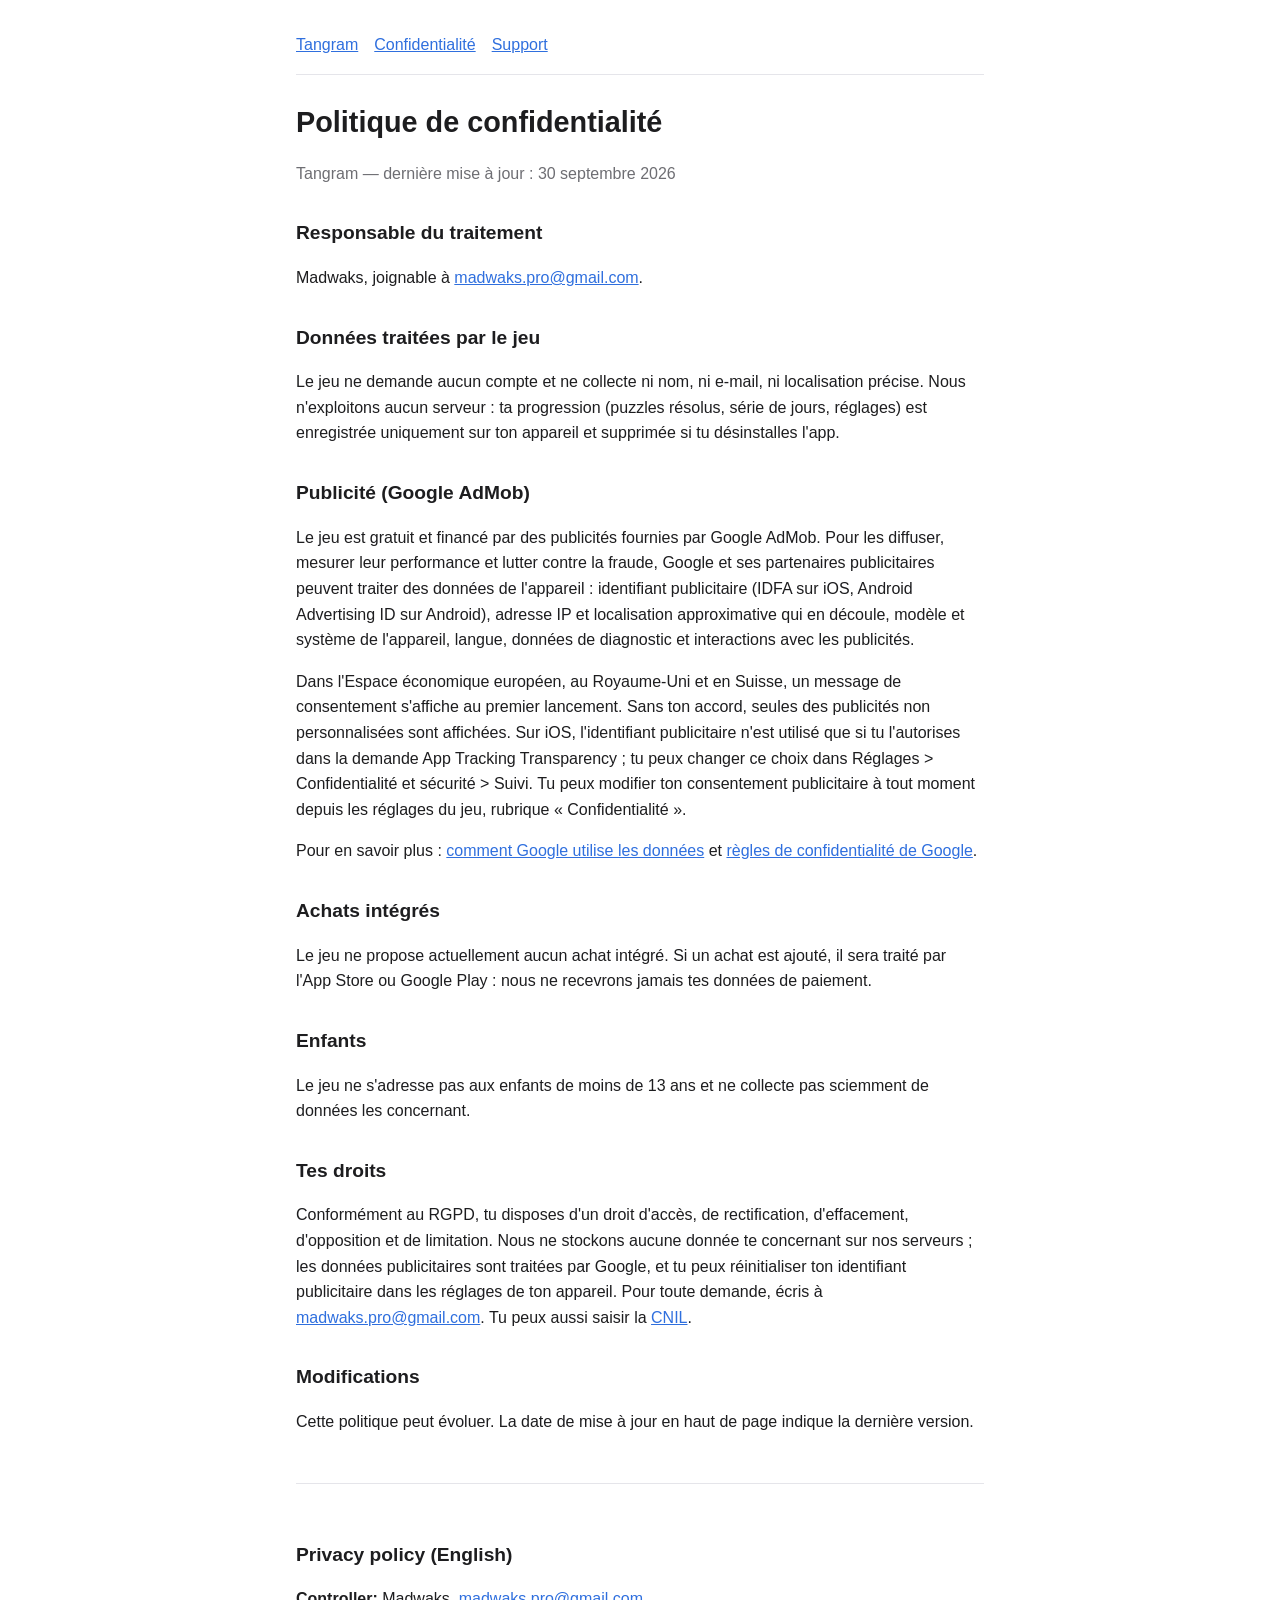
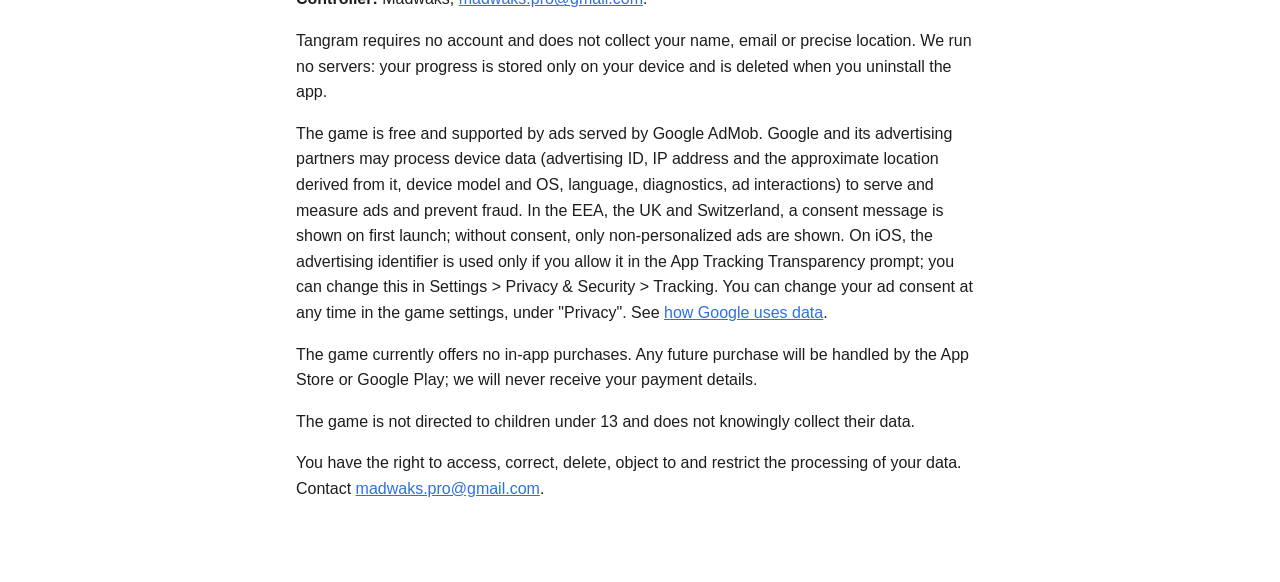
==== tangram/privacy.html @ 360d21fb "Add Madwaks site with Tangram privacy, support and app-ads.txt Co-Authored-By: Claude Opus 5.5 <nore" ====
<!doctype html>
<html lang="fr">
<head>
  <meta charset="utf-8">
  <meta name="viewport" content="width=device-width, initial-scale=1">
  <title>Tangram — Politique de confidentialité</title>
  <link rel="stylesheet" href="../style.css">
</head>
<body>
  <main>
    <nav>
      <a href="./">Tangram</a>
      <a href="privacy.html">Confidentialité</a>
      <a href="support.html">Support</a>
    </nav>

    <h1>Politique de confidentialité</h1>
    <p class="muted">Tangram — dernière mise à jour : 30 septembre 2026</p>

    <h2>Responsable du traitement</h2>
    <p>
      Madwaks, joignable à <a href="mailto:madwaks.pro@gmail.com">madwaks.pro@gmail.com</a>.
    </p>

    <h2>Données traitées par le jeu</h2>
    <p>
      Le jeu ne demande aucun compte et ne collecte ni nom, ni e-mail, ni
      localisation précise. Nous n'exploitons aucun serveur : ta progression
      (puzzles résolus, série de jours, réglages) est enregistrée uniquement
      sur ton appareil et supprimée si tu désinstalles l'app.
    </p>

    <h2>Publicité (Google AdMob)</h2>
    <p>
      Le jeu est gratuit et financé par des publicités fournies par Google
      AdMob. Pour les diffuser, mesurer leur performance et lutter contre la
      fraude, Google et ses partenaires publicitaires peuvent traiter des
      données de l'appareil : identifiant publicitaire (IDFA sur iOS,
      Android Advertising ID sur Android), adresse IP et localisation
      approximative qui en découle, modèle et système de l'appareil, langue,
      données de diagnostic et interactions avec les publicités.
    </p>
    <p>
      Dans l'Espace économique européen, au Royaume-Uni et en Suisse, un
      message de consentement s'affiche au premier lancement. Sans ton accord,
      seules des publicités non personnalisées sont affichées. Sur iOS,
      l'identifiant publicitaire n'est utilisé que si tu l'autorises dans la
      demande App Tracking Transparency ; tu peux changer ce choix dans
      Réglages &gt; Confidentialité et sécurité &gt; Suivi. Tu peux modifier
      ton consentement publicitaire à tout moment depuis les réglages du jeu,
      rubrique « Confidentialité ».
    </p>
    <p>
      Pour en savoir plus :
      <a href="https://policies.google.com/technologies/partner-sites">comment Google utilise les données</a>
      et <a href="https://policies.google.com/privacy">règles de confidentialité de Google</a>.
    </p>

    <h2>Achats intégrés</h2>
    <p>
      Le jeu ne propose actuellement aucun achat intégré. Si un achat est
      ajouté, il sera traité par l'App Store ou Google Play : nous ne
      recevrons jamais tes données de paiement.
    </p>

    <h2>Enfants</h2>
    <p>
      Le jeu ne s'adresse pas aux enfants de moins de 13 ans et ne collecte pas
      sciemment de données les concernant.
    </p>

    <h2>Tes droits</h2>
    <p>
      Conformément au RGPD, tu disposes d'un droit d'accès, de rectification,
      d'effacement, d'opposition et de limitation. Nous ne stockons aucune
      donnée te concernant sur nos serveurs ; les données publicitaires sont
      traitées par Google, et tu peux réinitialiser ton identifiant
      publicitaire dans les réglages de ton appareil. Pour toute demande,
      écris à <a href="mailto:madwaks.pro@gmail.com">madwaks.pro@gmail.com</a>. Tu peux aussi
      saisir la <a href="https://www.cnil.fr">CNIL</a>.
    </p>

    <h2>Modifications</h2>
    <p>
      Cette politique peut évoluer. La date de mise à jour en haut de page
      indique la dernière version.
    </p>

    <section class="lang" lang="en">
      <h2>Privacy policy (English)</h2>
      <p>
        <strong>Controller:</strong> Madwaks,
        <a href="mailto:madwaks.pro@gmail.com">madwaks.pro@gmail.com</a>.
      </p>
      <p>
        Tangram requires no account and does not collect your name, email or
        precise location. We run no servers: your progress is stored only on
        your device and is deleted when you uninstall the app.
      </p>
      <p>
        The game is free and supported by ads served by Google AdMob. Google
        and its advertising partners may process device data (advertising ID,
        IP address and the approximate location derived from it, device model
        and OS, language, diagnostics, ad interactions) to serve and measure
        ads and prevent fraud. In the EEA, the UK and Switzerland, a consent
        message is shown on first launch; without consent, only
        non-personalized ads are shown. On iOS, the advertising identifier is
        used only if you allow it in the App Tracking Transparency prompt; you
        can change this in Settings &gt; Privacy &amp; Security &gt; Tracking.
        You can change your ad consent at any time in the game settings, under
        "Privacy". See
        <a href="https://policies.google.com/technologies/partner-sites">how Google uses data</a>.
      </p>
      <p>
        The game currently offers no in-app purchases. Any future purchase
        will be handled by the App Store or Google Play; we will never receive
        your payment details.
      </p>
      <p>
        The game is not directed to children under 13 and does not knowingly
        collect their data.
      </p>
      <p>
        You have the right to access, correct, delete, object to and restrict
        the processing of your data. Contact
        <a href="mailto:madwaks.pro@gmail.com">madwaks.pro@gmail.com</a>.
      </p>
    </section>
  </main>
</body>
</html>
---- style.css ----
:root {
  --bg: #ffffff;
  --fg: #1d1d1f;
  --muted: #6e6e73;
  --accent: #2f6fde;
  --border: #e5e5ea;
}

@media (prefers-color-scheme: dark) {
  :root {
    --bg: #111113;
    --fg: #f2f2f7;
    --muted: #a1a1a6;
    --accent: #6ea0ff;
    --border: #2c2c30;
  }
}

* { box-sizing: border-box; }

body {
  margin: 0;
  background: var(--bg);
  color: var(--fg);
  font: 16px/1.6 -apple-system, BlinkMacSystemFont, "Segoe UI", Roboto, sans-serif;
}

main {
  max-width: 720px;
  margin: 0 auto;
  padding: 32px 16px 64px;
}

h1 { font-size: 1.8rem; margin-bottom: 0.25rem; }
h2 { font-size: 1.2rem; margin-top: 2rem; }
a { color: var(--accent); }
.muted { color: var(--muted); }

nav {
  display: flex;
  gap: 16px;
  padding-bottom: 16px;
  border-bottom: 1px solid var(--border);
  margin-bottom: 24px;
}

.lang { margin-top: 3rem; padding-top: 1.5rem; border-top: 1px solid var(--border); }
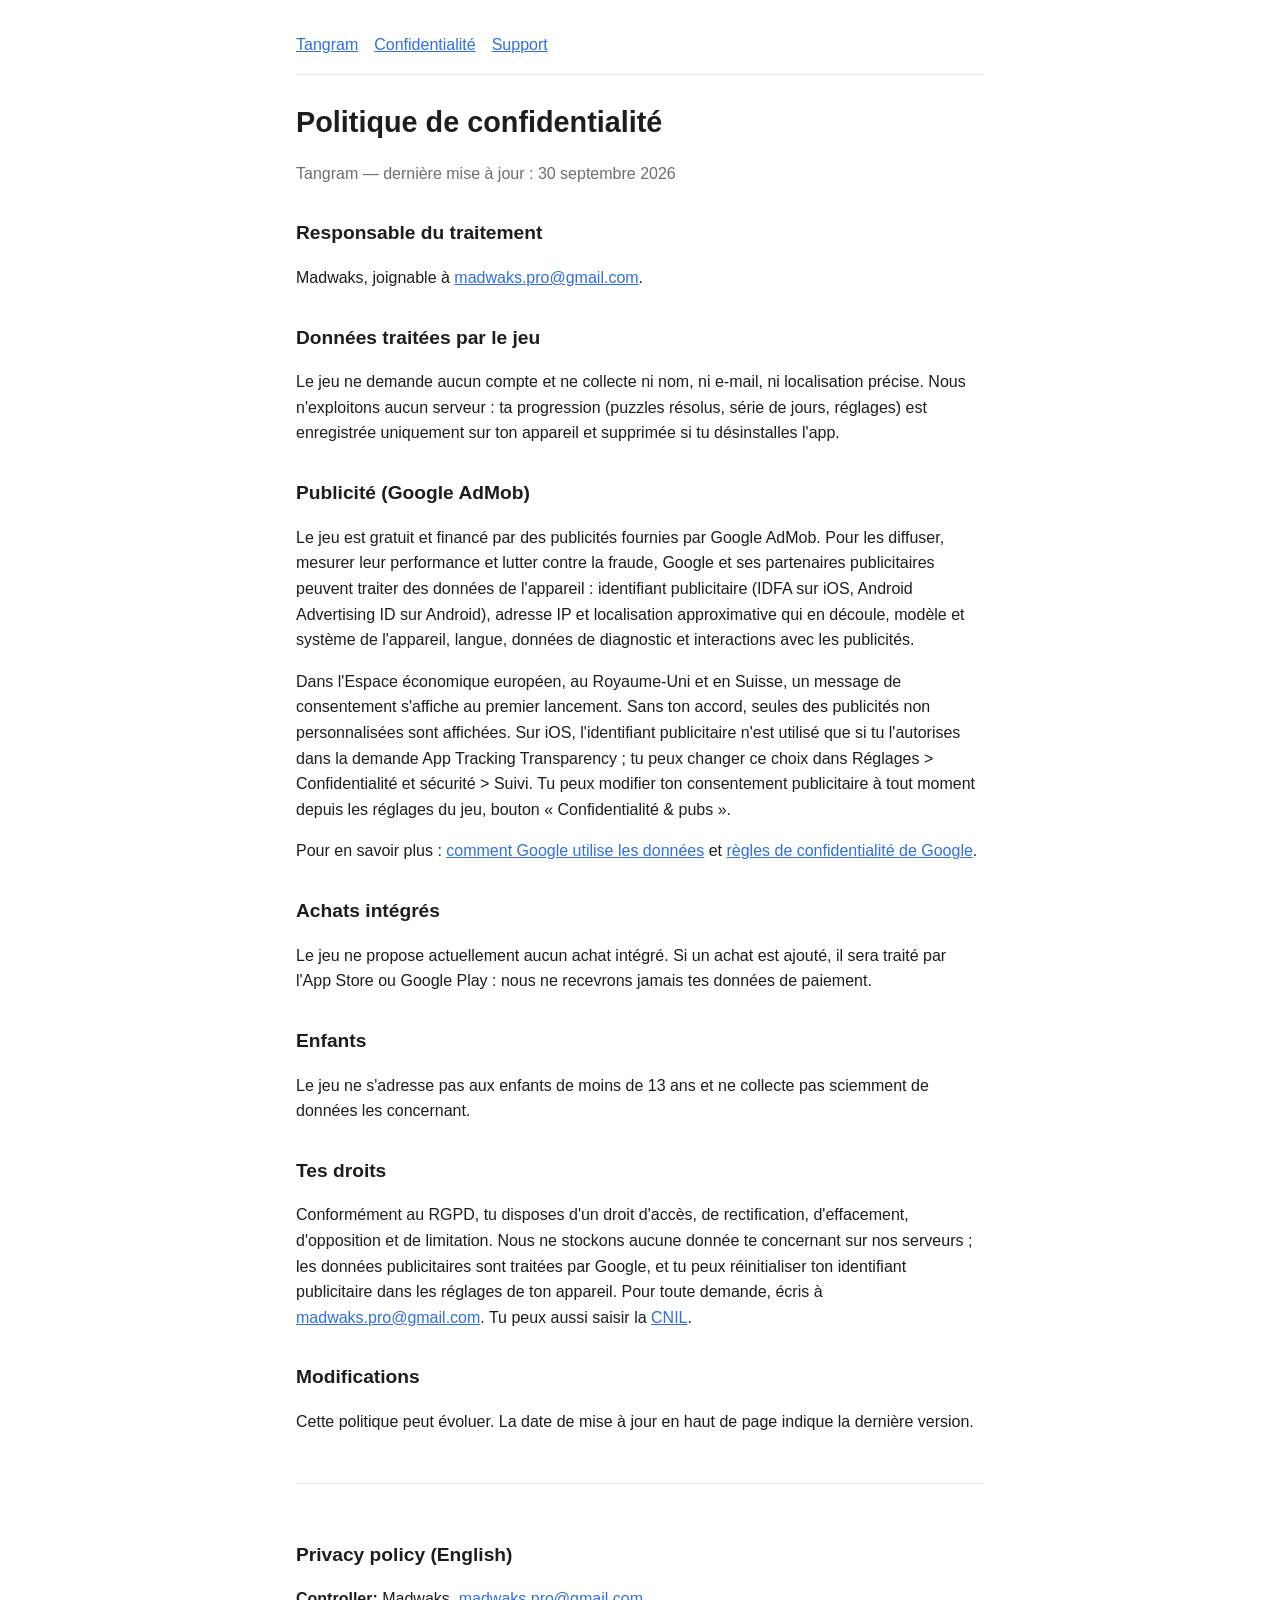
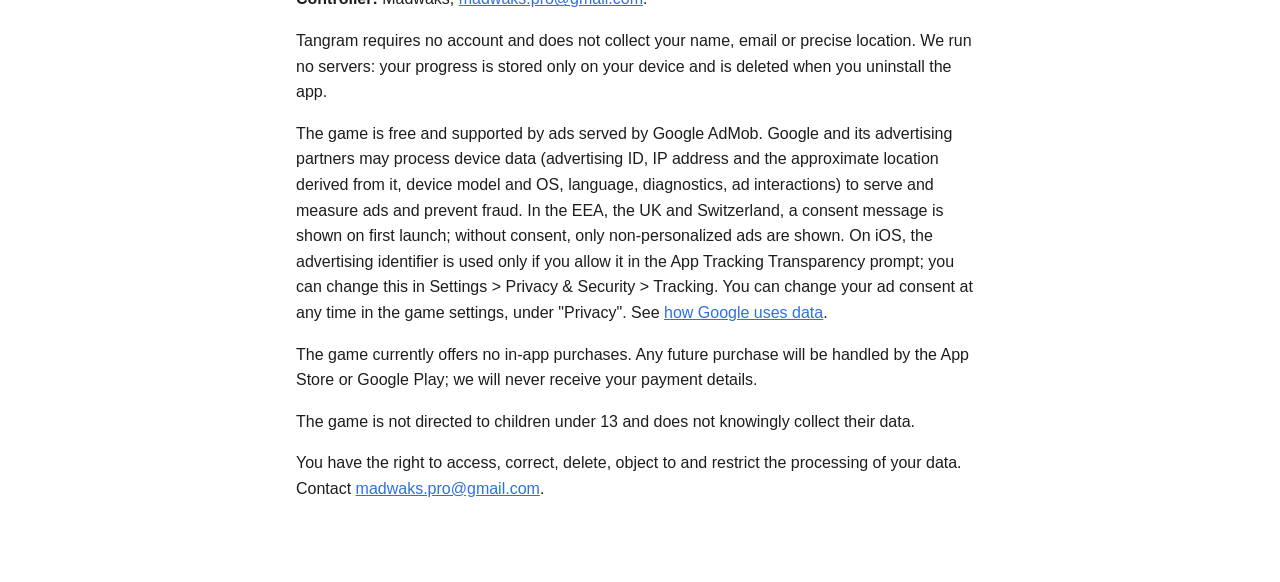
==== commit c96a0825: "Match privacy button label in Tangram pages Co-Authored-By: Claude Opus 5.5 <noreply@anthropic.com>" ====
--- a/tangram/privacy.html
+++ b/tangram/privacy.html
@@ -48,7 +48,7 @@
       demande App Tracking Transparency ; tu peux changer ce choix dans
       Réglages &gt; Confidentialité et sécurité &gt; Suivi. Tu peux modifier
       ton consentement publicitaire à tout moment depuis les réglages du jeu,
-      rubrique « Confidentialité ».
+      bouton « Confidentialité &amp; pubs ».
     </p>
     <p>
       Pour en savoir plus :
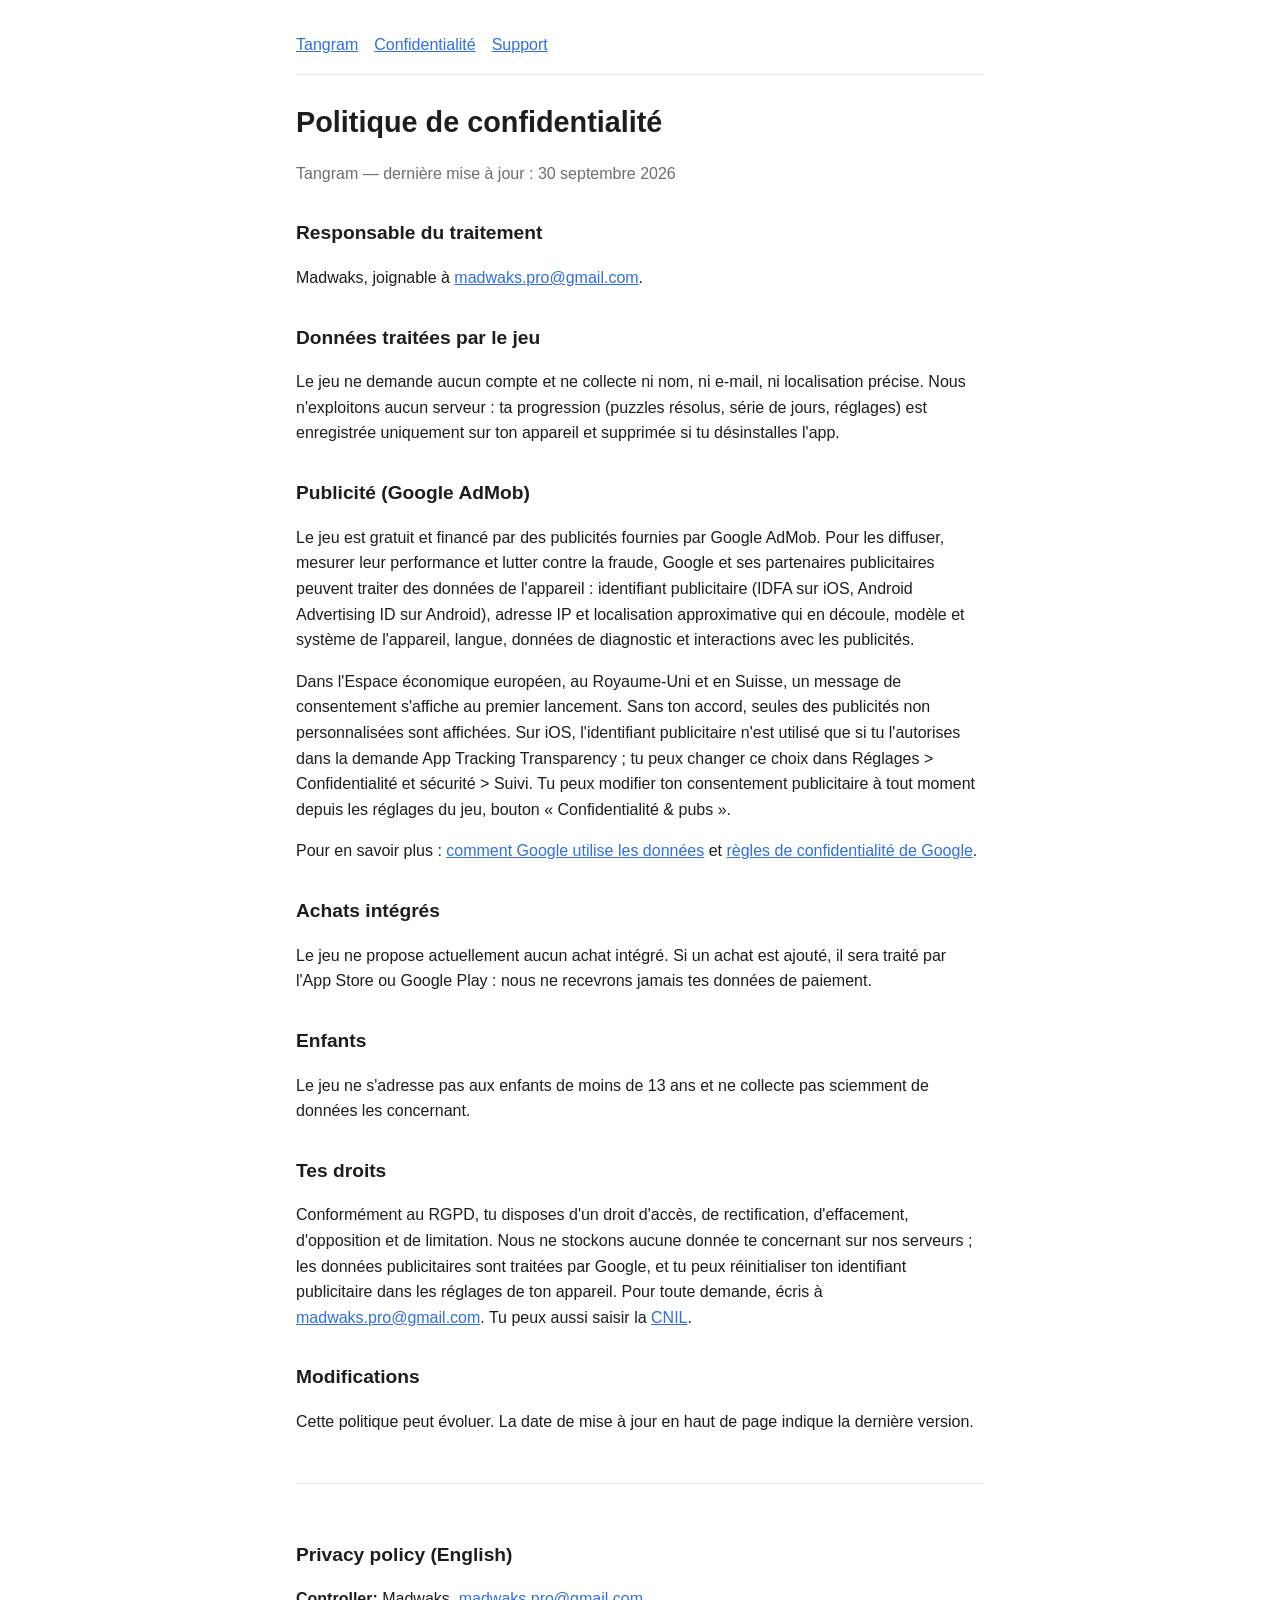
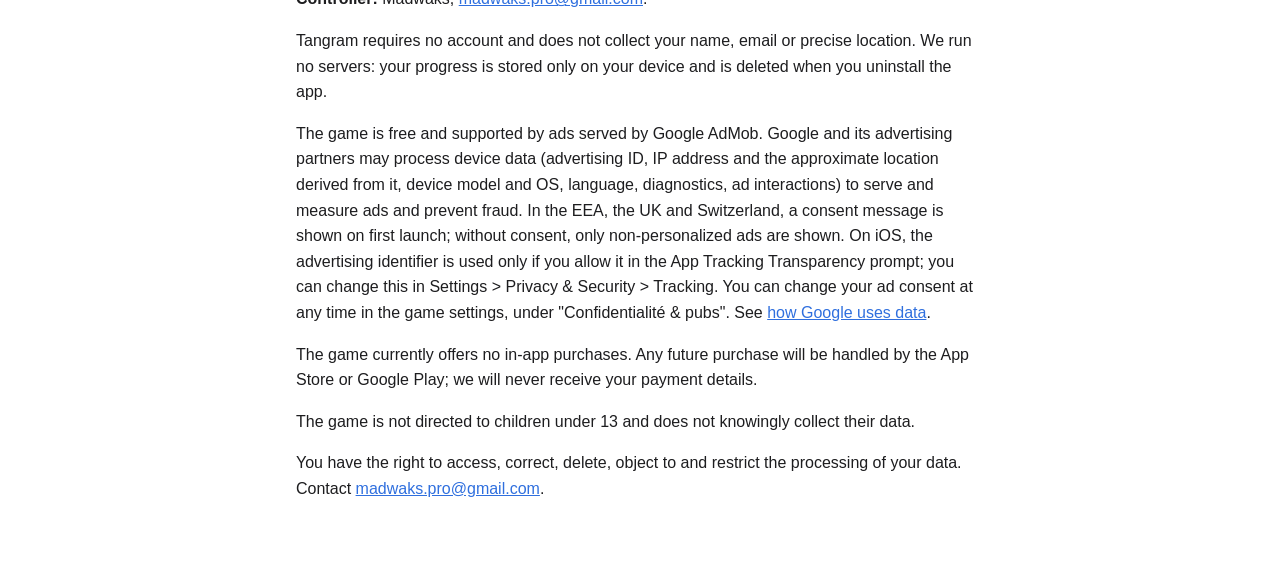
==== commit 98d10f48: "Fix privacy button label in English policy Co-Authored-By: Claude Opus 5.5 <noreply@anthropic.com>" ====
--- a/tangram/privacy.html
+++ b/tangram/privacy.html
@@ -108,7 +108,7 @@
         used only if you allow it in the App Tracking Transparency prompt; you
         can change this in Settings &gt; Privacy &amp; Security &gt; Tracking.
         You can change your ad consent at any time in the game settings, under
-        "Privacy". See
+        "Confidentialité &amp; pubs". See
         <a href="https://policies.google.com/technologies/partner-sites">how Google uses data</a>.
       </p>
       <p>
